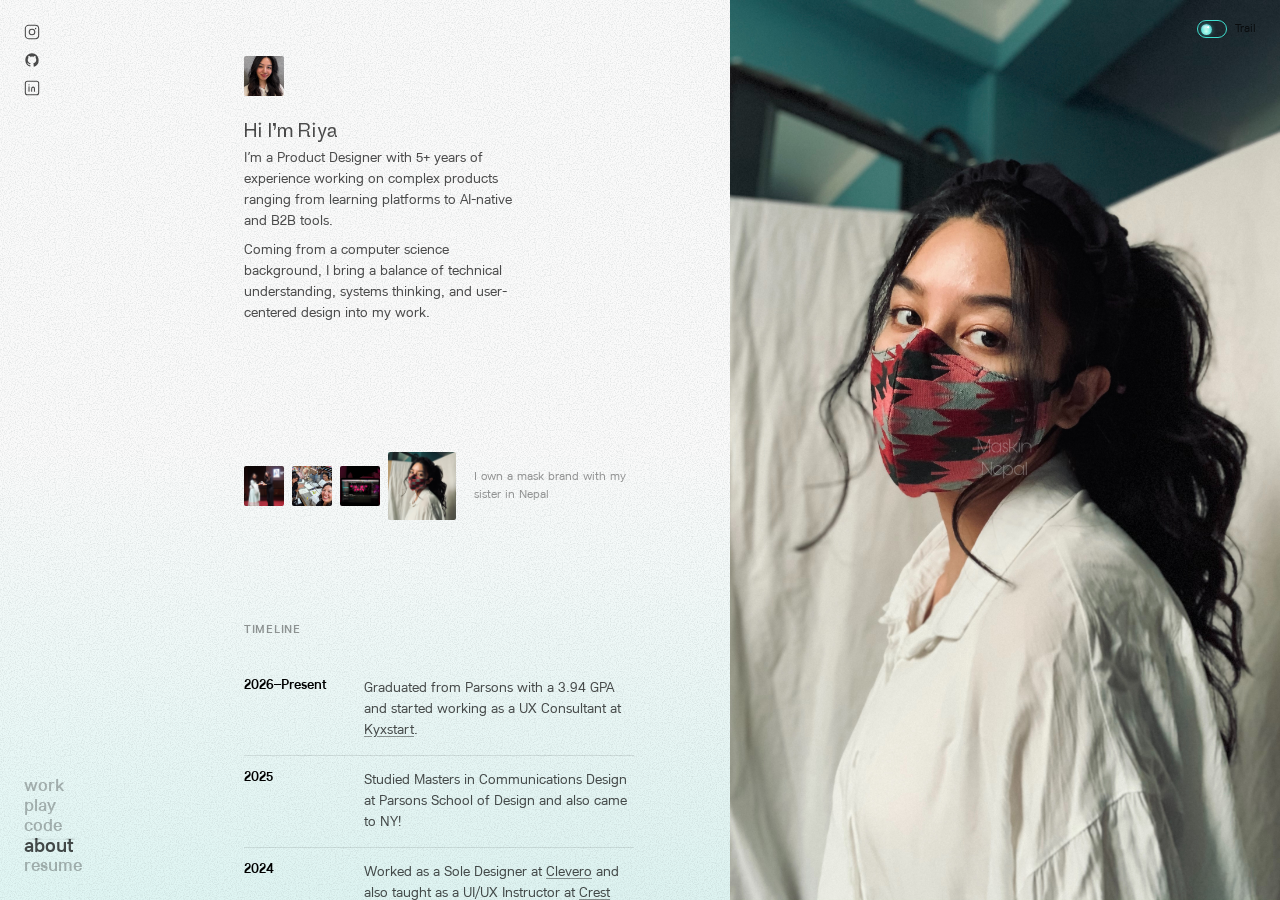
==== about.html @ 58add5e1 "Profile header, edge margins, case study nav and Kurti on Figma Homepage: the profile reads name, ro" ====
<!DOCTYPE html>
<html lang="en">
<head>
<meta charset="UTF-8" />
<meta name="viewport" content="width=device-width, initial-scale=1.0" />
<title>About — Riya Shrestha</title>
<link rel="icon" href="favicon.svg?v=1" type="image/svg+xml" />
<link rel="icon" href="favicon-32.png?v=1" sizes="32x32" type="image/png" />
<link rel="apple-touch-icon" href="apple-touch-icon.png?v=1" />
<link rel="preconnect" href="https://fonts.googleapis.com" />
<link rel="preconnect" href="https://fonts.gstatic.com" crossorigin />
<link href="https://fonts.googleapis.com/css2?family=Bodoni+Moda+SC:wght@400&display=swap" rel="stylesheet" />
<link rel="stylesheet" href="about.css?v=50" />
<link rel="stylesheet" href="transition.css?v=18" />
</head>
<body>
<div class="page-transition" id="pageTransition" aria-hidden="true"></div>

  <nav class="nav">
    <a href="index.html" class="nav-logo" aria-label="Riya Shrestha, home"></a>
    <div class="nav-tabs">
      <a href="index.html#work" class="nav-link" data-text="work"><span class="txt">work</span></a>
      <a href="play.html" class="nav-link" data-text="play"><span class="txt">play</span></a>
      <a href="https://shrer488.github.io/" class="nav-link" data-text="code" target="_blank" rel="noopener"><span class="txt">code</span></a>
      <a href="about.html" class="nav-link active" data-text="about"><span class="txt">about</span></a>
      <a href="https://drive.google.com/file/d/16zGjUE4d-RITe7CPfnRIvR9W6uvLbXZW/view?usp=sharing" class="nav-link" data-text="resume" target="_blank" rel="noopener"><span class="txt">resume</span></a>
    </div>
  </nav>

  <div class="about-social">
    <a href="https://www.instagram.com/riya.uiux/" target="_blank" rel="noopener" aria-label="Instagram">
      <svg width="16" height="16" viewBox="0 0 24 24" fill="none" xmlns="http://www.w3.org/2000/svg"><rect x="2" y="2" width="20" height="20" rx="5" stroke="currentColor" stroke-width="1.6"/><circle cx="12" cy="12" r="4.2" stroke="currentColor" stroke-width="1.6"/><circle cx="17.4" cy="6.6" r="1.1" fill="currentColor"/></svg>
    </a>
    <a href="https://shrer488.github.io/" target="_blank" rel="noopener" aria-label="GitHub">
      <svg width="16" height="16" viewBox="0 0 24 24" fill="none" xmlns="http://www.w3.org/2000/svg"><path d="M12 2C6.48 2 2 6.58 2 12.21c0 4.5 2.87 8.32 6.84 9.67.5.1.68-.22.68-.49 0-.24-.01-.87-.01-1.71-2.78.62-3.37-1.37-3.37-1.37-.45-1.18-1.11-1.49-1.11-1.49-.91-.64.07-.63.07-.63 1 .07 1.53 1.05 1.53 1.05.89 1.56 2.34 1.11 2.91.85.09-.66.35-1.11.63-1.37-2.22-.26-4.56-1.14-4.56-5.07 0-1.12.39-2.03 1.03-2.75-.1-.26-.45-1.31.1-2.72 0 0 .84-.28 2.75 1.05a9.3 9.3 0 0 1 5 0c1.91-1.33 2.75-1.05 2.75-1.05.55 1.41.2 2.46.1 2.72.64.72 1.03 1.63 1.03 2.75 0 3.94-2.35 4.81-4.58 5.06.36.32.68.95.68 1.92 0 1.39-.01 2.51-.01 2.85 0 .27.18.6.69.49A10.02 10.02 0 0 0 22 12.21C22 6.58 17.52 2 12 2Z" fill="currentColor"/></svg>
    </a>
    <a href="https://www.linkedin.com/in/riya-shrestha-010944178/" target="_blank" rel="noopener" aria-label="LinkedIn">
      <svg width="16" height="16" viewBox="0 0 24 24" fill="none" xmlns="http://www.w3.org/2000/svg"><rect x="2" y="2" width="20" height="20" rx="3" stroke="currentColor" stroke-width="1.6"/><path d="M7.5 10v7M7.5 7.2v.1M11.5 17v-4c0-1.5 1-2.3 2.3-2.3 1.2 0 1.9.8 1.9 2.3v4" stroke="currentColor" stroke-width="1.6" stroke-linecap="round"/></svg>
    </a>
  </div>

  <main class="about">
    <div class="about-content">
      <div class="about-avatar">
        <img src="assets/profile.png?v=4" alt="Riya Shrestha" />
      </div>

      <h1 class="about-heading">Hi I&rsquo;m Riya</h1>

      <p class="about-bio">I&rsquo;m a Product Designer with 5+ years of experience working on complex products ranging from learning platforms to AI-native and B2B tools.</p>
      <p class="about-bio">Coming from a computer science background, I bring a balance of technical understanding, systems thinking, and user-centered design into my work.</p>

      <div class="about-snap">
        <div class="about-snap-photos">
          <img src="assets/play-a8cc7fd6-2.png" alt="Riya speaking at an event" data-caption="I spoke about my journey as a designer at Kathmandu University in Nepal" data-tooltip="As appreciation they gave me a cup with my face drawn on it!!" />
          <img src="assets/about-art-class.jpg" alt="Riya with friends around a table at an art supply store" data-caption="I teach community art class in Queens, NY" data-tooltip="This was my first art class so I brought Lemon Cookies for everyone." />
          <img src="assets/about-projection-mapping.jpg" alt="A laptop screen showing MadMapper software with a pink moth projection design" data-caption="I took projection mapping as an elective at Parsons" data-tooltip="For my final project I made a moth projection in an acrylic slab which reflected the people that walked close to it showing society's obsession with themselves like a moth drawn to a flame" />
          <img src="assets/play-a8cc7fd6-1.png" alt="Riya wearing a mask from her brand" data-caption="I own a mask brand with my sister in Nepal" data-tooltip="I shot this on an Iphone X in my bedroom with cardboards, bedsheets and a vision as you can clearly tell." class="is-selected" />
        </div>
        <p class="about-snap-caption" id="aboutSnapCaption">I own a mask brand with my sister in Nepal</p>
      </div>

      <div class="about-timeline">
        <p class="about-timeline-label">Timeline</p>
        <div class="about-timeline-row">
          <p class="about-timeline-year">2026&ndash;Present</p>
          <p class="about-timeline-desc">Graduated from Parsons with a 3.94 GPA and started working as a UX Consultant at <a href="https://www.kyxstart.ai/" target="_blank" rel="noopener">Kyxstart</a>.</p>
        </div>
        <div class="about-timeline-row">
          <p class="about-timeline-year">2025</p>
          <p class="about-timeline-desc">Studied Masters in Communications Design at Parsons School of Design and also came to NY!</p>
        </div>
        <div class="about-timeline-row">
          <p class="about-timeline-year">2024</p>
          <p class="about-timeline-desc">Worked as a Sole Designer at <a href="https://clevero.co/" target="_blank" rel="noopener">Clevero</a> and also taught as a UI/UX Instructor at <a href="https://www.linkedin.com/posts/riya-shrestha-010944178_webinar-ui-ux-activity-7235163962919579648-MIaz?utm_source=share&amp;utm_medium=member_desktop&amp;rcm=ACoAACokSwwB4xrmPc2HANt2UGfdtiYo1xh6V9o" target="_blank" rel="noopener">Crest Technologies</a>.</p>
        </div>
        <div class="about-timeline-row">
          <p class="about-timeline-year">2020&ndash;2023</p>
          <p class="about-timeline-desc">Started as a Freelance designer at <a href="https://programiz.pro/" target="_blank" rel="noopener">Programiz</a> and stayed there for 4 years while getting promoted to Senior Designer.</p>
        </div>
        <div class="about-timeline-row">
          <p class="about-timeline-year">2017&ndash;2022</p>
          <p class="about-timeline-desc">Graduated after 5 years of my Bachelors in Computer Science because of Covid.</p>
        </div>
      </div>
    </div>

    <div class="about-photo" data-smear-img data-smear-strength="0.009" data-smear-wave="0.12" data-smear-fade="0.9" data-smear-pad="0.15">
      <img id="aboutPhotoImg" src="assets/play-a8cc7fd6-1.png" alt="Riya Shrestha" />
      <p class="about-photo-tooltip">I shot this on an Iphone X in my bedroom with cardboards, bedsheets and a vision as you can clearly tell.</p>
    </div>
  </main>

  <script src="about.js?v=8"></script>

<script src="transition.js?v=45"></script>
<script src="smear.js?v=31" data-smear=".nav-link" defer></script>
</body>
</html>
---- about.css ----
:root {
  --ink: #000;
  --ink-70: rgba(0, 0, 0, 0.7);
  --ink-40: rgba(0, 0, 0, 0.4);
  --bg: #fafafa;
  --font-sans: 'Lunchtype22', 'Helvetica Neue', Arial, sans-serif;
  --font-display: 'Bodoni Moda SC', 'Times New Roman', serif;
}

* {
  box-sizing: border-box;
}

html, body {
  margin: 0;
  background: var(--bg);
  color: var(--ink);
  font-family: var(--font-sans);
}

img {
  display: block;
  max-width: 100%;
}

/* Identical to the homepage nav — same markup, same rules, fixed here
   since this page real-scrolls on short viewports. */
/* Bottom-left, 24px in from both edges, where the homepage has it. */
.nav {
  position: fixed;
  left: 24px;
  bottom: 24px;
  display: flex;
  flex-direction: column;
  gap: 2px;
  font-family: var(--font-sans);
  font-weight: 800;
  text-transform: lowercase;
  z-index: 50;
}

.nav-link {
  position: relative;
  display: inline-block;
  color: var(--ink-70);
  text-decoration: none;
  font-size: 18px;
  line-height: 1;
  opacity: 0.4;
  transition: opacity 0.2s ease;
}

@media (hover: hover) and (pointer: fine) {
  .nav-link:hover {
    opacity: 0.7;
  }
}

.nav-link.active {
  font-size: 20px;
  line-height: 0.9;
  opacity: 1;
}

.nav-link::before {
  content: attr(data-text);
  position: absolute;
  inset: 0;
  color: inherit;
  filter: blur(2px);
  opacity: 0;
  pointer-events: none;
  transition: opacity 0.2s ease;
  mask-image: linear-gradient(to bottom, black 0%, black 10%, transparent 10%);
  -webkit-mask-image: linear-gradient(to bottom, black 0%, black 10%, transparent 10%);
}

.nav-link.active::before {
  opacity: 1;
}

@media (hover: hover) and (pointer: fine) {
  .nav-link:hover::before {
    opacity: 1;
  }
}

.nav-link .txt {
  position: relative;
  display: inline-block;
}

/* Three columns, matching the Figma frame: the fixed nav sits in its own
   ~110px-wide strip on the left; the text column starts well clear of it
   (padding-left, not the nav's own 24px) so the two never overlap at any
   scroll position; the photo fills whatever's left (1fr) instead of a
   percentage flex-basis — some browsers don't clamp a percentage
   flex-basis against max-width correctly, which let the text column
   overflow its 820px cap on wide screens and left a dead gap before the
   photo. Grid with minmax(0, min(...)) doesn't have that bug. The whole
   row is pinned to the viewport height — only the text column scrolls
   internally when its content overflows, so the photo never moves. */
.about {
  display: grid;
  grid-template-columns: minmax(0, min(57%, 820px)) 1fr;
  height: 100vh;
  overflow: hidden;
}

/* Block, not flex — a flex column with a fixed height and overflow:auto
   treats each child's min-height as 0 (per spec) and will shrink items
   to fit instead of scrolling, which is what was squashing the avatar
   down to 0px. Plain block stacking doesn't have that failure mode. */
.about-content {
  height: 100vh;
  overflow-y: auto;
  scrollbar-width: none;
  -ms-overflow-style: none;
  padding: 56px 96px 56px 244px;
}

.about-content::-webkit-scrollbar {
  display: none;
}

.about-avatar {
  width: 40px;
  height: 40px;
  border-radius: 2px;
  overflow: hidden;
  margin-bottom: 24px;
}

.about-avatar img {
  width: 100%;
  height: 100%;
  object-fit: cover;
}

.about-heading {
  margin: 0 0 4px;
  max-width: 286px;
  font-family: var(--font-heading);
  font-weight: 500;
  font-size: 20px;
  line-height: 1.2;
  color: var(--ink-70);
}

/* 286px matches the Figma frame's own "hug" width for this intro block
   (avatar + heading + bio) — at the content column's full width, these
   lines were running 2-3x longer than the design, which is what read as
   the type being the wrong size even though the font-size itself was
   close; a much longer line at the same size just looks different. */
.about-bio {
  margin: 0 0 8px;
  max-width: 286px;
  font-size: 14px;
  line-height: 1.5;
  color: var(--ink-70);
}

.about-bio + .about-bio {
  margin-bottom: 0;
}

/* A generous gap before this section, and the caption sits beside the
   photo row (vertically centered) rather than stacked below it. The
   last photo runs larger than the rest, like a featured/selected shot.
   A fixed height (matching the largest a photo ever gets) keeps this
   row's own height constant, so growing a photo on hover never pushes
   the timeline below it up or down. */
.about-snap {
  margin-top: 128px;
  height: 68px;
  display: flex;
  align-items: center;
  gap: 24px;
}

.about-snap-photos {
  height: 100%;
  display: flex;
  align-items: center;
  gap: 8px;
}

.about-snap-photos img {
  flex: none;
  width: 40px;
  height: 40px;
  border-radius: 2px;
  object-fit: cover;
  cursor: pointer;
  transition: width 0.12s ease, height 0.12s ease, filter 0.12s ease, opacity 0.12s ease;
}

/* Hovering one photo enlarges it and blurs its neighbors — matches the
   Figma hover state (node 10:1077), where the un-hovered photos in the
   row fade/blur out while the hovered one grows. Sizing up width/height
   (not transform:scale) so the flex row actually reflows around it
   instead of the enlarged photo overlapping its neighbors. */
@media (hover: hover) and (pointer: fine) {
  .about-snap-photos:hover img {
    filter: blur(2px);
    opacity: 0.6;
  }
}

@media (hover: hover) and (pointer: fine) {
  .about-snap-photos img:hover {
    filter: blur(0);
    opacity: 1;
    width: 68px;
    height: 68px;
  }
}

/* The clicked photo stays enlarged even after the mouse moves away —
   size (not a border) is the "this one is selected" cue. But while
   hovering the row, only the actually-hovered photo should be big —
   the selected one shrinks back to normal like the rest unless it's
   the one being hovered. */
.about-snap-photos img.is-selected {
  width: 68px;
  height: 68px;
}

@media (hover: hover) and (pointer: fine) {
  .about-snap-photos:hover img.is-selected {
    width: 40px;
    height: 40px;
  }
}

@media (hover: hover) and (pointer: fine) {
  .about-snap-photos img.is-selected:hover {
    width: 68px;
    height: 68px;
  }
}

.about-snap-caption {
  margin: 0;
  font-size: 12px;
  line-height: 1.5;
  color: var(--ink-40);
  max-width: 160px;
}

.about-timeline {
  margin-top: 104px;
  /* Matches the Figma frame's narrower row width — full content-column
     width let the description text run on one long line instead of the
     two short ones the design wraps to. */
  max-width: 460px;
}

.about-timeline-label {
  margin: 0 0 28px;
  font-size: 12px;
  font-weight: 700;
  letter-spacing: 0.06em;
  text-transform: uppercase;
  color: var(--ink-40);
}

.about-timeline-row {
  display: grid;
  grid-template-columns: 104px 1fr;
  gap: 16px;
  padding: 14px 0;
}

.about-timeline-row + .about-timeline-row {
  border-top: 1px solid rgba(0, 0, 0, 0.1);
}

.about-timeline-year {
  margin: 0;
  font-size: 14px;
  font-weight: 700;
  color: var(--ink);
}

.about-timeline-desc {
  margin: 0;
  font-size: 14px;
  line-height: 1.5;
  color: var(--ink-70);
}

.about-timeline-desc a {
  color: inherit;
  text-decoration: underline;
  text-decoration-color: var(--ink-40);
  text-underline-offset: 2px;
}

@media (hover: hover) and (pointer: fine) {
  .about-timeline-desc a:hover {
    color: var(--ink);
    text-decoration-color: var(--ink);
  }
}

/* Top of the nav column (the nav itself sits at the bottom, as on the
   homepage), fixed so it stays put while the text column scrolls. */
.about-social {
  position: fixed;
  left: 24px;
  top: 24px;
  z-index: 50;
  display: flex;
  flex-direction: column;
  gap: 12px;
}

.about-social a {
  color: var(--ink-70);
  display: inline-flex;
  transition: color 0.2s ease, transform 0.2s ease;
}

@media (hover: hover) and (pointer: fine) {
  .about-social a:hover {
    color: var(--ink);
    transform: scale(1.2);
  }
}

.about-photo {
  position: relative;
  cursor: none;
}

.about-photo img {
  position: absolute;
  inset: 0;
  width: 100%;
  height: 100%;
  object-fit: cover;
}

/* Replaces the system cursor entirely (see cursor:none above) — tracks
   the mouse position (about.js) and is centered on it via transform,
   so it reads as "the cursor became this tooltip" rather than a card
   sitting in a fixed corner. */
.about-photo-tooltip {
  position: absolute;
  left: 0;
  top: 0;
  margin: 0;
  width: 210px;
  padding: 14px;
  background: var(--bg);
  border-radius: 3px;
  box-shadow: 0 8px 24px 0 rgba(0, 0, 0, 0.18);
  font-size: 13px;
  font-weight: 400;
  line-height: 1.45;
  letter-spacing: -0.01em;
  color: var(--ink);
  opacity: 0;
  transform: translate(-50%, -50%);
  transition: opacity 0.15s ease;
  pointer-events: none;
}

@media (hover: hover) and (pointer: fine) {
  .about-photo:hover .about-photo-tooltip {
    opacity: 1;
  }
}

@media (max-width: 900px) {
  .about {
    display: block;
    height: auto;
    overflow: visible;
  }

  /* Stacked, the photo strip moves to the end of the text, just above
     the big photo. (Flex is safe here: the height is auto, not fixed.) */
  .about-content {
    height: auto;
    overflow: visible;
    padding: 140px 24px 48px;
    display: flex;
    flex-direction: column;
    align-items: flex-start;
  }

  .about-content > * {
    align-self: stretch;
  }

  .about-content > .about-avatar {
    align-self: flex-start;
  }

  .about-snap {
    order: 1;
    margin-top: 72px;
  }

  .about-photo {
    height: 60vh;
  }

  /* The nav is fixed and everything else stacks below it once the
     3-column layout collapses — pin the social icons to the opposite
     corner so they don't sit on top of the avatar/heading. */
  .about-social {
    left: auto;
    right: 24px;
    /* Below the "Trail" switch in the corner. */
    top: 64px;
    flex-direction: row;
    gap: 16px;
  }
}

@media (max-width: 480px) {
  .about-content {
    padding: 120px 20px 40px;
  }

  .about-timeline-row {
    grid-template-columns: 1fr;
    gap: 4px;
  }
}
---- transition.css ----
/* Diamond Grotesk (CC0, assets/fonts) for the display headings: the
   intro's name, the homepage name and project titles, "Hi I'm Riya", the
   Play numbers and the case study titles. It comes in one weight (its
   only variable axis is italic); declaring the full weight range keeps
   the browser from faking a bold where the headings ask for 700/800. */
@font-face {
  font-family: 'Diamond Grotesk';
  src: url('assets/fonts/DiamondGrotesk-VF.ttf') format('truetype');
  font-weight: 100 900;
  font-display: swap;
}

/* Lunchtype22 (OFL, assets/fonts) for everything else: body copy, nav,
   tags, labels. It comes in Light, Regular and Medium; Medium covers
   500 and up, so the 600–800 weights land on it instead of a faked bold. */
@font-face {
  font-family: 'Lunchtype22';
  src: url('assets/fonts/Lunchtype22-Light.ttf') format('truetype');
  font-weight: 100 300;
  font-display: swap;
}
@font-face {
  font-family: 'Lunchtype22';
  src: url('assets/fonts/Lunchtype22-Regular.ttf') format('truetype');
  font-weight: 400;
  font-display: swap;
}
@font-face {
  font-family: 'Lunchtype22';
  src: url('assets/fonts/Lunchtype22-Medium.ttf') format('truetype');
  font-weight: 500 900;
  font-display: swap;
}

:root {
  --font-heading: 'Diamond Grotesk', 'Lunchtype22', 'Helvetica Neue', Arial, sans-serif;
}

/* Viscous droplet page transition (drawn by transition.js on a canvas).

   Every page carries #pageTransition. Its default state is a plain,
   full-screen cover in the page colour (::before), so a fresh page load
   never flashes unstyled content before transition.js takes over. Once the
   script has added its canvas (.has-canvas) the canvas draws the cover
   instead, with the opening hole cut out of it, and once fully open
   (.is-open) the whole layer is hidden so it costs nothing. */
.page-transition {
  position: fixed;
  inset: 0;
  z-index: 9999;
  pointer-events: none;
}

.page-transition::before {
  /* Same as the site background below, so the cover never flashes flat. */
  content: '';
  position: absolute;
  inset: 0;
  background:
    radial-gradient(ellipse 75% 50% at 50% 100%, rgb(210 228 226 / 20%), rgba(64, 224, 208, 0) 75%),
    linear-gradient(to top, rgba(64, 224, 208, 0.14), rgba(64, 224, 208, 0) 50%),
    #fafafa;
}

.page-transition.has-canvas::before {
  display: none;
}

.page-transition canvas {
  position: absolute;
  inset: 0;
  width: 100%;
  height: 100%;
}

.page-transition.is-open {
  visibility: hidden;
}

/* Site-wide background, shared by every page: a soft turquoise glow rising
   from the bottom of the window (a grey-mint bloom in the middle over a
   wash across the full width) and a fine film grain over everything.
   The glow is on the root so it stays put while long pages scroll; the
   grain is a fixed layer under all the page content. These override each
   page's own flat html/body background. */
:root {
  background:
    radial-gradient(ellipse 75% 50% at 50% 100%, rgb(210 228 226 / 20%), rgba(64, 224, 208, 0) 75%),
    linear-gradient(to top, rgba(64, 224, 208, 0.14), rgba(64, 224, 208, 0) 50%),
    #fafafa;
  background-attachment: fixed;
}

:root body {
  background: transparent;
}

body::before {
  content: '';
  position: fixed;
  inset: 0;
  z-index: -1;
  pointer-events: none;
  opacity: 0.35;
  background-image: url("data:image/svg+xml,%3Csvg xmlns='http://www.w3.org/2000/svg' width='240' height='240'%3E%3Cfilter id='n'%3E%3CfeTurbulence type='fractalNoise' baseFrequency='0.85' numOctaves='3' stitchTiles='stitch'/%3E%3CfeColorMatrix values='0 0 0 0 0.25  0 0 0 0 0.3  0 0 0 0 0.3  0 0 0 1.4 -0.6'/%3E%3C/filter%3E%3Crect width='100%25' height='100%25' filter='url(%23n)'/%3E%3C/svg%3E");
}

/* The nav, the same on every page. On desktop the links stand alone (the
   logo is hidden and .nav-tabs steps aside with display:contents); on
   phones it's one header bar across the top: the logo, a black dot like
   the cursor, on the left and the links in a row on the right. The
   homepage (styles.css) keeps the same bar in its own flow, sticky. */
.nav-logo {
  display: none;
}

.nav-tabs {
  display: contents;
}

@media (max-width: 780px) {
  .nav {
    position: fixed;
    left: 0;
    top: 0;
    bottom: auto;
    width: 100%;
    box-sizing: border-box;
    flex-direction: row;
    align-items: center;
    justify-content: space-between;
    padding: 16px 24px;
    background: #fafafa;
    border-bottom: 1px solid rgba(0, 0, 0, 0.05);
    z-index: 50;
  }

  .nav .nav-logo {
    display: block;
    flex: 0 0 auto;
    width: 16px;
    height: 16px;
    border-radius: 50%;
    background: #000;
  }

  .nav .nav-tabs {
    display: flex;
    align-items: center;
    gap: 12px;
  }

  .nav .nav-link,
  .nav .nav-link.active {
    font-size: 14px;
  }
}
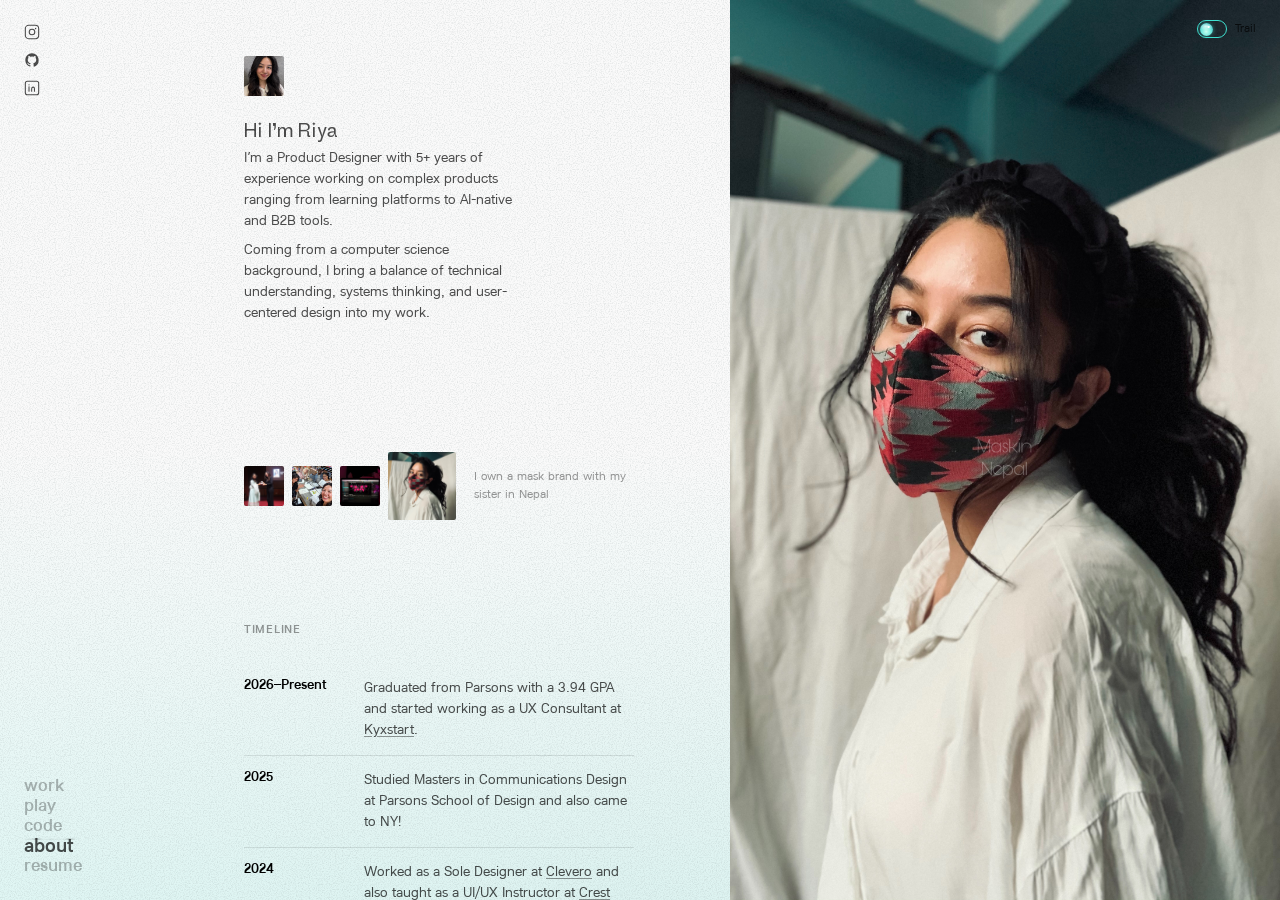
==== commit fd116520: "Found project, Grid switch, upright profile photo Found joins the homepage as a sixth project (carou" ====
--- a/about.html
+++ b/about.html
@@ -42,7 +42,7 @@
   <main class="about">
     <div class="about-content">
       <div class="about-avatar">
-        <img src="assets/profile.png?v=4" alt="Riya Shrestha" />
+        <img src="assets/profile.webp" alt="Riya Shrestha" />
       </div>
 
       <h1 class="about-heading">Hi I&rsquo;m Riya</h1>
@@ -93,7 +93,7 @@
 
   <script src="about.js?v=8"></script>
 
-<script src="transition.js?v=45"></script>
+<script src="transition.js?v=46"></script>
 <script src="smear.js?v=31" data-smear=".nav-link" defer></script>
 </body>
 </html>
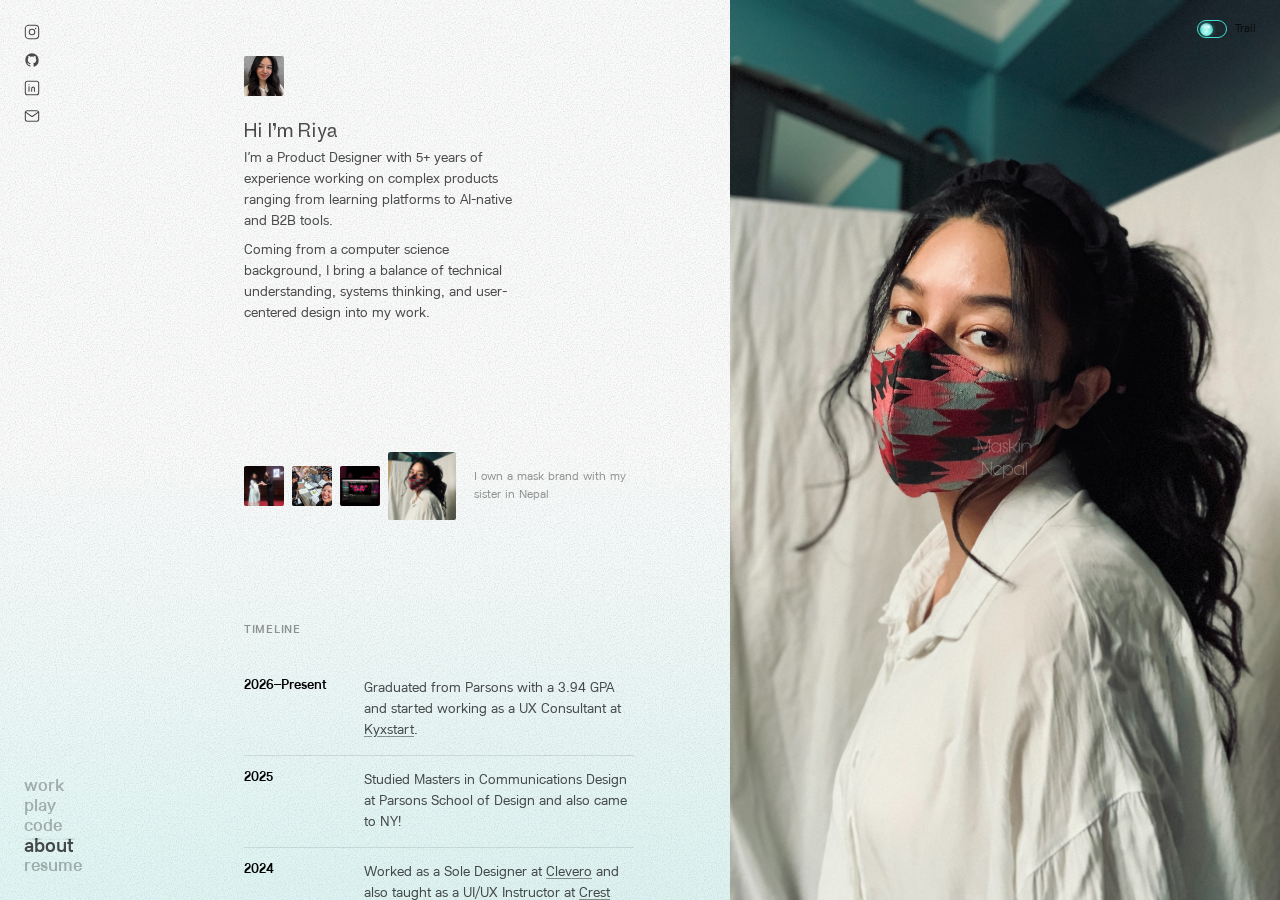
==== commit 1186f489: "Case studies end on a contact line; next-project links match the homepage Each case study closes wit" ====
--- a/about.html
+++ b/about.html
@@ -11,7 +11,7 @@
 <link rel="preconnect" href="https://fonts.gstatic.com" crossorigin />
 <link href="https://fonts.googleapis.com/css2?family=Bodoni+Moda+SC:wght@400&display=swap" rel="stylesheet" />
 <link rel="stylesheet" href="about.css?v=50" />
-<link rel="stylesheet" href="transition.css?v=18" />
+<link rel="stylesheet" href="transition.css?v=19" />
 </head>
 <body>
 <div class="page-transition" id="pageTransition" aria-hidden="true"></div>
@@ -36,6 +36,9 @@
     </a>
     <a href="https://www.linkedin.com/in/riya-shrestha-010944178/" target="_blank" rel="noopener" aria-label="LinkedIn">
       <svg width="16" height="16" viewBox="0 0 24 24" fill="none" xmlns="http://www.w3.org/2000/svg"><rect x="2" y="2" width="20" height="20" rx="3" stroke="currentColor" stroke-width="1.6"/><path d="M7.5 10v7M7.5 7.2v.1M11.5 17v-4c0-1.5 1-2.3 2.3-2.3 1.2 0 1.9.8 1.9 2.3v4" stroke="currentColor" stroke-width="1.6" stroke-linecap="round"/></svg>
+    </a>
+    <a href="mailto:riyashresthanepal@gmail.com?subject=Hello%20from%20your%20portfolio" aria-label="Email">
+      <svg width="16" height="16" viewBox="0 0 24 24" fill="none" xmlns="http://www.w3.org/2000/svg"><rect x="2" y="4" width="20" height="16" rx="3" stroke="currentColor" stroke-width="1.6"/><path d="m3 6.5 8.1 5.9a1.5 1.5 0 0 0 1.8 0L21 6.5" stroke="currentColor" stroke-width="1.6" stroke-linecap="round" stroke-linejoin="round"/></svg>
     </a>
   </div>
 
@@ -93,7 +96,7 @@
 
   <script src="about.js?v=8"></script>
 
-<script src="transition.js?v=46"></script>
+<script src="transition.js?v=49"></script>
 <script src="smear.js?v=31" data-smear=".nav-link" defer></script>
 </body>
 </html>
--- a/transition.css
+++ b/transition.css
@@ -154,4 +154,11 @@
   .nav .nav-link.active {
     font-size: 14px;
   }
+
+  /* The soft blur on the nav links (a blurred copy behind each word) only
+     showed as a grey line over the active link at this size: off here. */
+  .nav .nav-link::before,
+  .nav .nav-link.active::before {
+    display: none;
+  }
 }
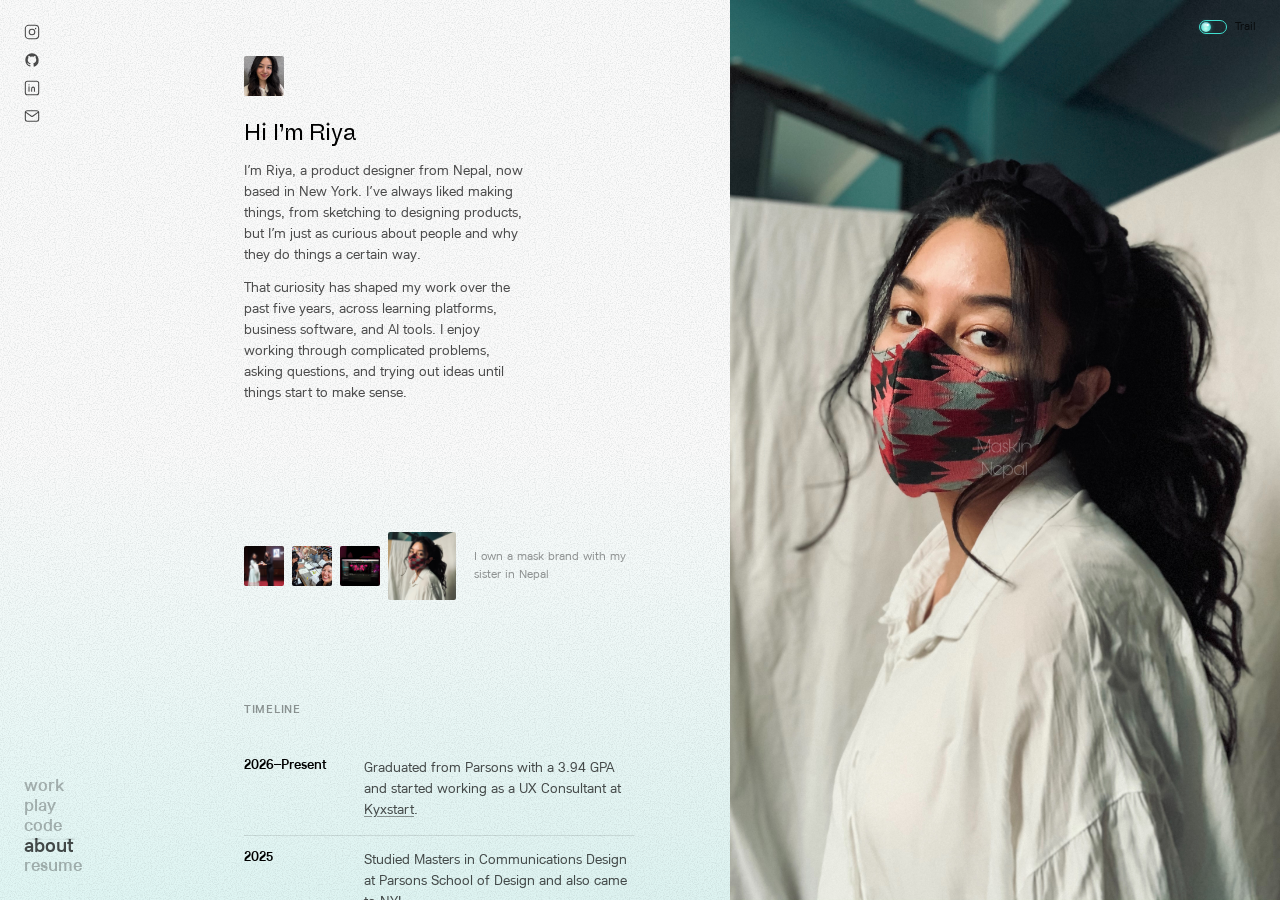
==== commit b3fed6ff: "Marble Click hint, slimmer toggles, About Thoughts and new intro, new resume link Co-Authored-By: Cl" ====
--- a/about.html
+++ b/about.html
@@ -10,7 +10,7 @@
 <link rel="preconnect" href="https://fonts.googleapis.com" />
 <link rel="preconnect" href="https://fonts.gstatic.com" crossorigin />
 <link href="https://fonts.googleapis.com/css2?family=Bodoni+Moda+SC:wght@400&display=swap" rel="stylesheet" />
-<link rel="stylesheet" href="about.css?v=50" />
+<link rel="stylesheet" href="about.css?v=54" />
 <link rel="stylesheet" href="transition.css?v=19" />
 </head>
 <body>
@@ -23,7 +23,7 @@
       <a href="play.html" class="nav-link" data-text="play"><span class="txt">play</span></a>
       <a href="https://shrer488.github.io/" class="nav-link" data-text="code" target="_blank" rel="noopener"><span class="txt">code</span></a>
       <a href="about.html" class="nav-link active" data-text="about"><span class="txt">about</span></a>
-      <a href="https://drive.google.com/file/d/16zGjUE4d-RITe7CPfnRIvR9W6uvLbXZW/view?usp=sharing" class="nav-link" data-text="resume" target="_blank" rel="noopener"><span class="txt">resume</span></a>
+      <a href="https://drive.google.com/file/d/1MjZRS-VFL3iZb-hdfJ6qo4EGznF8m0Jv/view?usp=sharing" class="nav-link" data-text="resume" target="_blank" rel="noopener"><span class="txt">resume</span></a>
     </div>
   </nav>
 
@@ -50,8 +50,8 @@
 
       <h1 class="about-heading">Hi I&rsquo;m Riya</h1>
 
-      <p class="about-bio">I&rsquo;m a Product Designer with 5+ years of experience working on complex products ranging from learning platforms to AI-native and B2B tools.</p>
-      <p class="about-bio">Coming from a computer science background, I bring a balance of technical understanding, systems thinking, and user-centered design into my work.</p>
+      <p class="about-bio">I&rsquo;m Riya, a product designer from Nepal, now based in New York. I&rsquo;ve always liked making things, from sketching to designing products, but I&rsquo;m just as curious about people and why they do things a certain way.</p>
+      <p class="about-bio">That curiosity has shaped my work over the past five years, across learning platforms, business software, and AI tools. I enjoy working through complicated problems, asking questions, and trying out ideas until things start to make sense.</p>
 
       <div class="about-snap">
         <div class="about-snap-photos">
@@ -86,6 +86,16 @@
           <p class="about-timeline-desc">Graduated after 5 years of my Bachelors in Computer Science because of Covid.</p>
         </div>
       </div>
+
+      <div class="about-timeline about-thoughts">
+        <p class="about-timeline-label">Thoughts</p>
+        <a class="about-timeline-row about-thought" href="https://medium.com/@riyashresthanepal/how-an-early-release-was-a-better-investment-than-a-polished-feature-4594d9e1418c" target="_blank" rel="noopener">
+          <p class="about-timeline-desc">How an early release was a better investment than a polished feature <span class="about-thought-arrow" aria-hidden="true">&#8599;</span></p>
+        </a>
+        <a class="about-timeline-row about-thought" href="https://www.linkedin.com/pulse/creative-block-designers-survival-guide-riya-shrestha-b19cf/" target="_blank" rel="noopener">
+          <p class="about-timeline-desc">Creative block: a designer&rsquo;s survival guide <span class="about-thought-arrow" aria-hidden="true">&#8599;</span></p>
+        </a>
+      </div>
     </div>
 
     <div class="about-photo" data-smear-img data-smear-strength="0.009" data-smear-wave="0.12" data-smear-fade="0.9" data-smear-pad="0.15">
@@ -96,7 +106,7 @@
 
   <script src="about.js?v=8"></script>
 
-<script src="transition.js?v=49"></script>
+<script src="transition.js?v=57"></script>
 <script src="smear.js?v=31" data-smear=".nav-link" defer></script>
 </body>
 </html>
--- a/about.css
+++ b/about.css
@@ -138,13 +138,13 @@
 }
 
 .about-heading {
-  margin: 0 0 4px;
+  margin: 0 0 12px;
   max-width: 286px;
   font-family: var(--font-heading);
   font-weight: 500;
-  font-size: 20px;
+  font-size: 24px;
   line-height: 1.2;
-  color: var(--ink-70);
+  color: var(--ink);
 }
 
 /* 286px matches the Figma frame's own "hug" width for this intro block
@@ -153,7 +153,7 @@
    the type being the wrong size even though the font-size itself was
    close; a much longer line at the same size just looks different. */
 .about-bio {
-  margin: 0 0 8px;
+  margin: 0 0 12px;
   max-width: 286px;
   font-size: 14px;
   line-height: 1.5;
@@ -301,6 +301,36 @@
   .about-timeline-desc a:hover {
     color: var(--ink);
     text-decoration-color: var(--ink);
+  }
+}
+
+/* Thoughts: articles written elsewhere, laid out like the timeline rows,
+   each row one link out. */
+.about-thoughts {
+  margin-top: 80px;
+}
+
+.about-thought {
+  display: block;
+  color: inherit;
+  text-decoration: none;
+}
+
+.about-thought-arrow {
+  display: inline-block;
+  margin-left: 2px;
+  color: var(--ink-40);
+  transition: transform 0.2s ease, color 0.2s ease;
+}
+
+@media (hover: hover) and (pointer: fine) {
+  .about-thought:hover .about-timeline-desc {
+    color: var(--ink);
+  }
+
+  .about-thought:hover .about-thought-arrow {
+    color: var(--ink);
+    transform: translate(2px, -2px);
   }
 }
 
@@ -385,7 +415,9 @@
   .about-content {
     height: auto;
     overflow: visible;
-    padding: 140px 24px 48px;
+    /* The bottom matches the gap above the photo strip, so the strip sits
+       evenly between the text and the big photo. */
+    padding: 140px 24px 72px;
     display: flex;
     flex-direction: column;
     align-items: flex-start;
@@ -423,7 +455,7 @@
 
 @media (max-width: 480px) {
   .about-content {
-    padding: 120px 20px 40px;
+    padding: 120px 20px 72px;
   }
 
   .about-timeline-row {
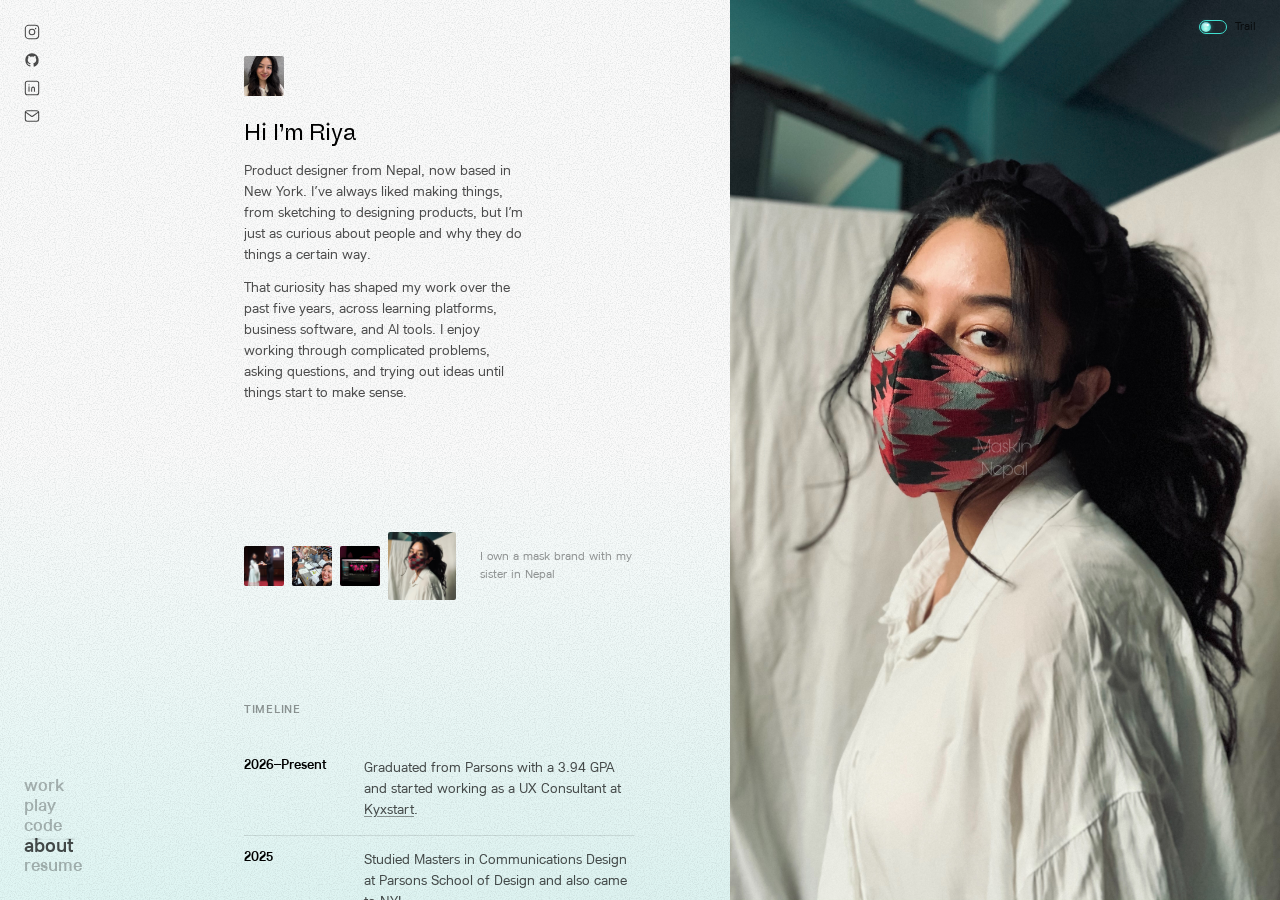
==== commit b9409c9f: "About: intro starts with the role; photo strip caption never touches the photos on phones Co-Authore" ====
--- a/about.html
+++ b/about.html
@@ -10,7 +10,7 @@
 <link rel="preconnect" href="https://fonts.googleapis.com" />
 <link rel="preconnect" href="https://fonts.gstatic.com" crossorigin />
 <link href="https://fonts.googleapis.com/css2?family=Bodoni+Moda+SC:wght@400&display=swap" rel="stylesheet" />
-<link rel="stylesheet" href="about.css?v=54" />
+<link rel="stylesheet" href="about.css?v=56" />
 <link rel="stylesheet" href="transition.css?v=19" />
 </head>
 <body>
@@ -50,7 +50,7 @@
 
       <h1 class="about-heading">Hi I&rsquo;m Riya</h1>
 
-      <p class="about-bio">I&rsquo;m Riya, a product designer from Nepal, now based in New York. I&rsquo;ve always liked making things, from sketching to designing products, but I&rsquo;m just as curious about people and why they do things a certain way.</p>
+      <p class="about-bio">Product designer from Nepal, now based in New York. I&rsquo;ve always liked making things, from sketching to designing products, but I&rsquo;m just as curious about people and why they do things a certain way.</p>
       <p class="about-bio">That curiosity has shaped my work over the past five years, across learning platforms, business software, and AI tools. I enjoy working through complicated problems, asking questions, and trying out ideas until things start to make sense.</p>
 
       <div class="about-snap">
--- a/about.css
+++ b/about.css
@@ -179,6 +179,9 @@
 }
 
 .about-snap-photos {
+  /* Never squeezed: on a narrow screen the caption wraps instead, so
+     the photos can't spill into the gap and touch it. */
+  flex: none;
   height: 100%;
   display: flex;
   align-items: center;
@@ -241,6 +244,8 @@
 }
 
 .about-snap-caption {
+  flex: 1 1 auto;
+  min-width: 0;
   margin: 0;
   font-size: 12px;
   line-height: 1.5;
@@ -462,4 +467,20 @@
     grid-template-columns: 1fr;
     gap: 4px;
   }
-}
+
+  /* Too narrow for the caption beside the photos: it goes underneath. */
+  .about-snap {
+    height: auto;
+    flex-direction: column;
+    align-items: flex-start;
+    gap: 12px;
+  }
+
+  .about-snap-photos {
+    height: 68px;
+  }
+
+  .about-snap-caption {
+    max-width: none;
+  }
+}
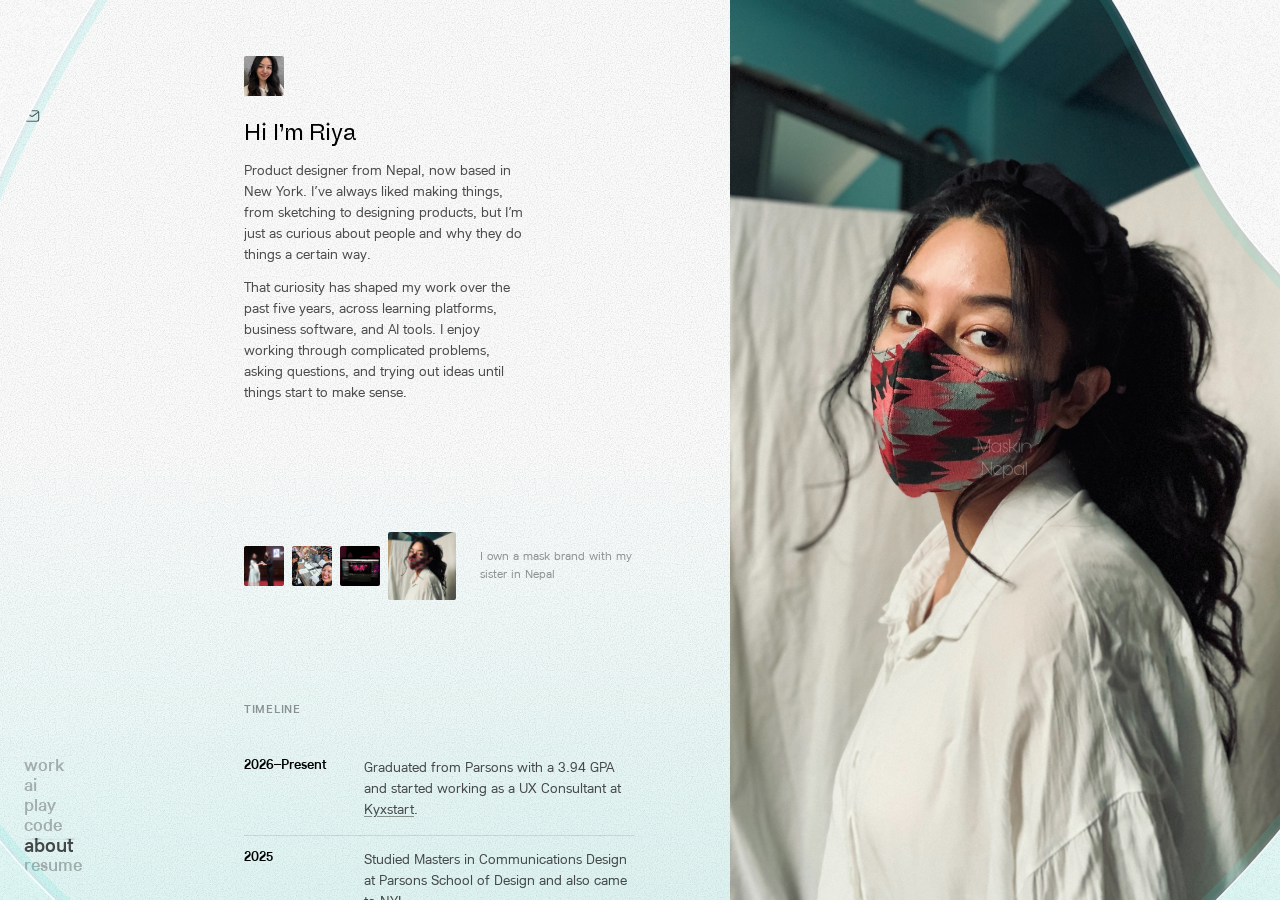
==== commit 226a12d7: "AI page: experiments list with video previews, ai in every nav New ai.html (ai.css, ai.js): AI Exper" ====
--- a/about.html
+++ b/about.html
@@ -20,6 +20,7 @@
     <a href="index.html" class="nav-logo" aria-label="Riya Shrestha, home"></a>
     <div class="nav-tabs">
       <a href="index.html#work" class="nav-link" data-text="work"><span class="txt">work</span></a>
+      <a href="ai.html" class="nav-link" data-text="ai"><span class="txt">ai</span></a>
       <a href="play.html" class="nav-link" data-text="play"><span class="txt">play</span></a>
       <a href="https://shrer488.github.io/" class="nav-link" data-text="code" target="_blank" rel="noopener"><span class="txt">code</span></a>
       <a href="about.html" class="nav-link active" data-text="about"><span class="txt">about</span></a>
